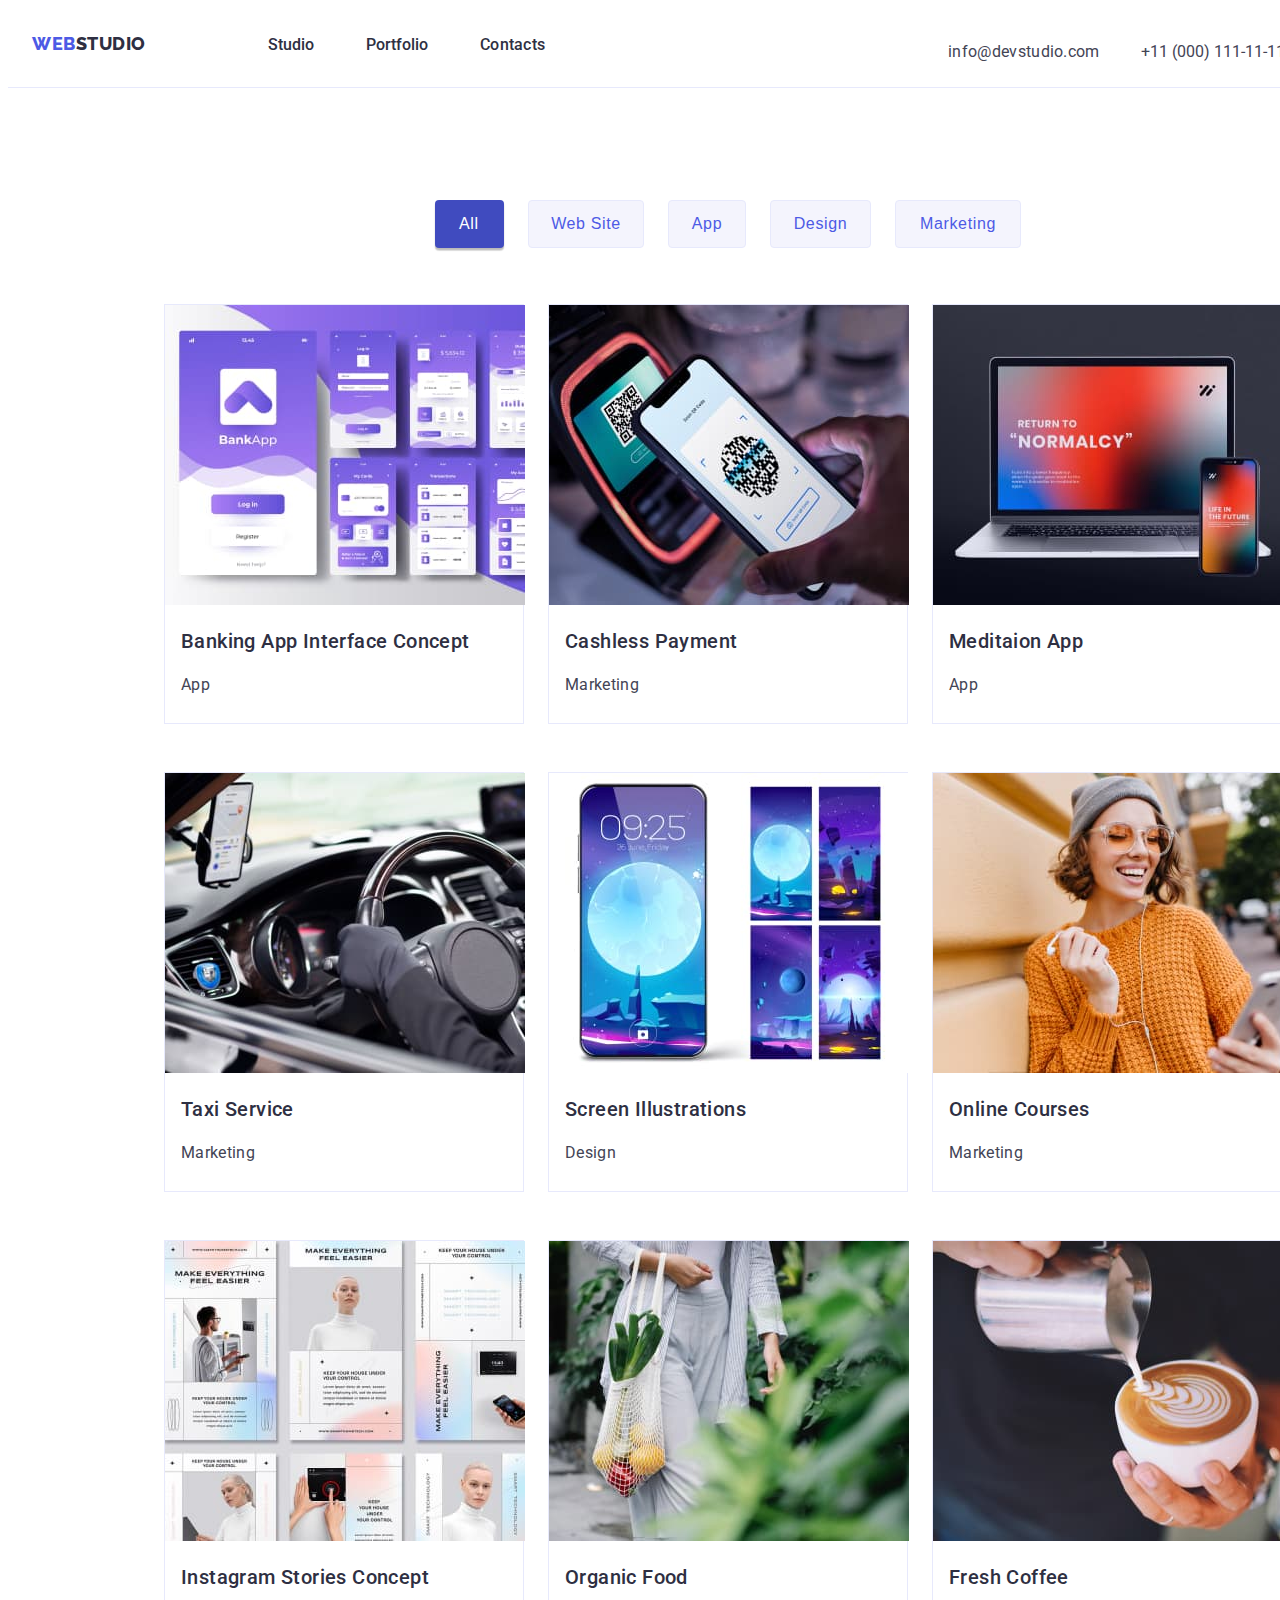
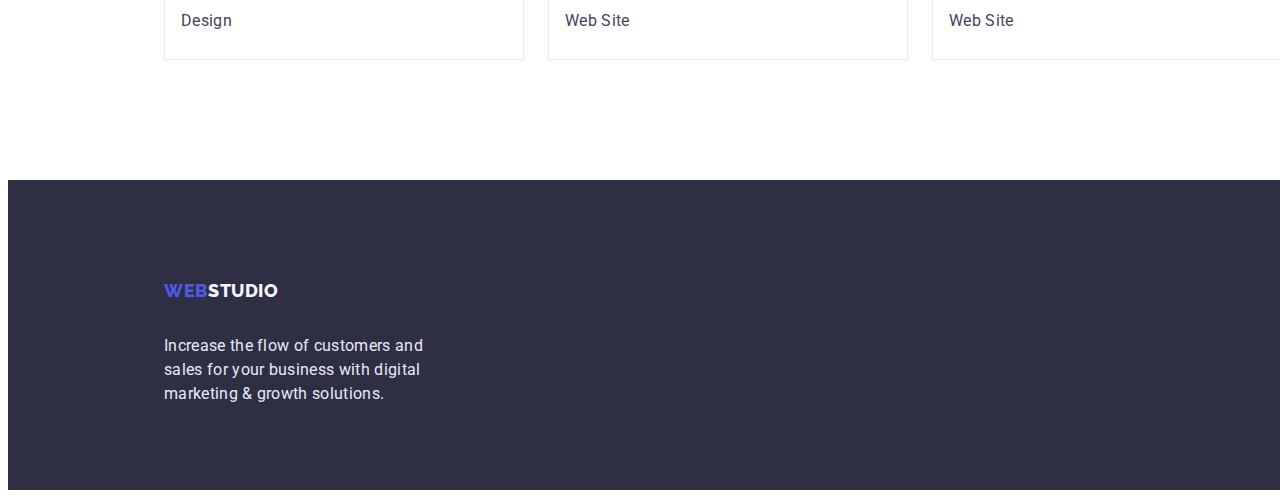
==== portfolio.html @ 3c2b5a45 "Add files via upload" ====
<!DOCTYPE html>
<html lang="en">

<head>
    <meta charset="UTF-8">
    <meta http-equiv="X-UA-Compatible" content="IE=edge">
    <meta name="viewport" content="width=device-width, initial-scale=1.0">
    <title>Document</title>
    <link rel="stylesheet" href="./css/styles.css">
    <link
        href="https://fonts.googleapis.com/css2?family=Raleway:wght@800&family=Roboto:wght@400;500;700;900&display=swap"
        rel="stylesheet">

<body class="body-potrfolio">
    <header class="header">
        <nav>
            <ul class="stud-portf-con">
                <li><a href="./index.html"> <span class="logo-web">Web</span><span class="logo-studio">Studio</span></a>
                </li>
                <li> <a href=""><span class="stud">Studio </span> </a> </li>
                <li> <a href=""><span class="portf"> Portfolio</span></a></li>
                <li> <a href=""> <span class="cont"> Contacts</span></a></li>
            </ul>
        </nav>
        <address>
            <ul class="contacts">
                <li><a href="mailto:info@devstudio.com"><span class="mail"> info@devstudio.com</span></a></li>
                <li><a href="tel:+110001111111"><span class="telefone"> +11 (000) 111-11-11</span></a></li>
            </ul>
        </address>

    </header>
    <main class="main-portfolio">
        <ul class="portolio-butt">
            <li><button type="button" class="butt-all"><span class="text-all">All</span> </button></li>
            <li><button type="button" class="butt-web"><span class="text-web">Web Site</span> </button></li>
            <li><button type="button" class="butt-app"><span class="text-app">App</span> </button></li>
            <li><button type="button" class="butt-des"><span class="text-des">Design</span></button></li>
            <li><button type="button" class="butt-mark"><span class="text-mark">Marketing</span> </button></li>
        </ul>

        <ul class="row-first">
            <li class="project-app">
                <img src="./images/app.jpg" alt="App" width="360" class="img-app">
                <h3 class="header-portfolio">Banking App Interface Concept</h3>
                <p class="text-portfolio">App</p>
            </li>
            <li class="project-terminal">
                <img src="./images/terminal.jpg" alt="terminal" width="360">
                <h3 class="header-portfolio">Cashless Payment</h3>
                <p class="text-portfolio">Marketing</p>
            </li>
            <li class="project-laptop">
                <img src="./images/laptop.jpg" alt="laptop" width="360">
                <h3 class="header-portfolio">Meditaion App</h3>
                <p class="text-portfolio">App</p>
            </li>
        </ul>
        <ul class="row-second">
            <li class="project-helm">
                <img src="./images/helm.jpg" alt="helm" width="360">
                <h3 class="header-portfolio">Taxi Service</h3>
                <p class="text-portfolio">Marketing</p>
            </li>
            <li class="project-phone">
                <img src="./images/phone.jpg" alt="phone" width="360">
                <h3 class="header-portfolio">Screen Illustrations</h3>
                <p class="text-portfolio">Design</p>
            </li>
            <li class="project-girl">
                <img src="./images/girl.jpg" alt="girl" width="360">
                <h3 class="header-portfolio">Online Courses</h3>
                <p class="text-portfolio">Marketing</p>
            </li>
        </ul>
        <ul class="row-third">
            <li class="project-collage">
                <img src="./images/collage.jpg" alt="collage" width="360">
                <h3 class="header-portfolio">Instagram Stories Concept</h3>
                <p class="text-portfolio">Design</p>
            </li>
            <li class="project-shopper">
                <img src="./images/shopper.jpg" alt="shopper" width="360">
                <h3 class="header-portfolio">Organic Food</h3>
                <p class="text-portfolio">Web Site</p>
            </li>
            <li class="project-coffee">
                <img src="./images/coffee.jpg" alt="coffee" width="360">
                <h3 class="header-portfolio">Fresh Coffee</h3>
                <p class="text-portfolio">Web Site</p>
            </li>
        </ul>


    </main>
    <footer class="footer-portfolio">
        <a href="./index.html" class="logo-f"><span class="logo-web-f"> Web</span><span class="logo-studio-f">
                Studio</span></a>
        <p class="text-f">Increase the flow of customers and sales for your business with digital marketing & growth
            solutions.
        </p>
    </footer>
---- css/styles.css ----
body {
  font-family: "Roboto", "Arial", sans-serif;
  position: relative;
  width: 1440px;
  height: 2590px;
  background: #ffffff;
  color: #2e2f42;
}
a {
  text-decoration: none;
}
ul {
  list-style: none;
  padding-inline-start: 0;
}
.header {
  box-sizing: border-box;
  position: absolute;
  width: 1440px;
  height: 72px;
  left: 0px;
  top: 0px;
  background: #ffffff;
  border-bottom: 1px solid #e7e9fc;
}

.logo-web {
  font-family: "Raleway";
  font-style: normal;
  font-weight: 800;
  font-size: 18px;
  line-height: 1.33;
  letter-spacing: 0.03em;
  text-transform: uppercase;
  color: #4d5ae5;
}

.logo-studio {
  padding-right: 70px;
  font-family: "Raleway";
  font-style: normal;
  font-weight: 800;
  font-size: 18px;
  line-height: 1.33;
  letter-spacing: 0.03em;
  text-transform: uppercase;
  color: #2e2f42;
}

ul.stud-portf-con > li {
  padding-left: 24px;
  padding-right: 24px;
  display: inline-block;
}
.stud {
  width: 48px;
  height: 24px;
  font-style: normal;
  font-weight: 500;
  font-size: 16px;
  line-height: 1.5;
  color: #2e2f42;
  
}
.stud:active ,
.portf:active,
.cont:active
{
  color: #404BBF;
     }
.portf {
  width: 66px;
  height: 24px;
  font-style: normal;
  font-weight: 500;
  font-size: 16px;
  line-height: 1.5;
  color: #2e2f42;
}
.cont {
  width: 67px;
  height: 24px;
  font-style: normal;
  font-weight: 500;
  font-size: 16px;
  line-height: 1.5;
  letter-spacing: 0.02em;
  flex: none;
  order: 2;
  flex-grow: 0;
  color: #2e2f42;
}

ul.contacts > li {
  padding-left: 40px;
  padding-right: 40px;
  display: inline-block;
}
.mail {
  position: absolute;
  width: 153px;
  height: 24px;
  left: 940px;
  top: 24px;
  font-style: normal;
  font-weight: 400;
  font-size: 16px;
  line-height: 1.5;
  letter-spacing: 0.02em;
  color: #434455;
}
.mail:active{
  color: #404BBF;
}
.telefone {
  position: absolute;
  width: 151px;
  height: 24px;
  left: 1133px;
  top: 24px;
  font-style: normal;
  font-weight: 400;
  font-size: 16px;
  line-height: 1.5;
  color: #434455;
}
.telefone:active{
  color: #404BBF;
}

.section-item {
  position: absolute;
  width: 1440px;
  height: 600px;
  left: 0px;
  top: 72px;
  background: #2E2F42;
}
.main-header {
  position: absolute;
  padding: 188px 473px 292px 473px;
  font-style: normal;
  font-weight: 700;
  font-size: 54px;
  line-height: 0.9;
  text-align: center;
  letter-spacing: 0.02em;
  color: #ffffff;
}
.order {
  display: flex;
  flex-direction: row;
  align-items: flex-start;
  padding: 16px 32px;
  gap: 10px;
  position: absolute;
  width: 169px;
  height: 56px;
  left: 636px;
  top: 428px;
  background: #4d5ae5;
  box-shadow: 0px 4px 4px rgba(0, 0, 0, 0.15);
  border-radius: 4px;
  border: 0;
}
.order:hover{

background: #404BBF;

}
.buttun-text {
  font-style: normal;
  font-weight: 500;
  font-size: 16px;
  line-height: 1.5;
  display: flex;
  align-items: center;
  letter-spacing: 0.04em;
  color: #ffffff;
  flex: none;
  order: 0;
  flex-grow: 0;
}
.section-features {
  position: absolute;
  width: 1140px;
  height: 104px;
  left: 156px;
  top: 792px;
}
.invisible-header {
  display: none;
}
ul.tures-list > li {
  display: inline-block;
}
.strategy-li {
  margin-right: 24px;
  width: 264px;
}
.punct-li {
  margin-right: 24px;
  width: 264px;
}
.dil-li {
  margin-right: 24px;
  width: 264px;
}
.header-str,
.header-punct,
.header-dil,
.header-tech {
  width: 264px;
  height: 24px;
  font-style: normal;
  font-weight: 500;
  font-size: 20px;
  line-height: 1.2;
  flex: none;
  order: 0;
  flex-grow: 0;
}

.strategy-desc,
.tech-desc,
.dil-desc,
.punct-desc {
  width: 264px;
  height: 72px;
  font-style: normal;
  font-weight: 400;
  font-size: 16px;
  line-height: 1.5;
  letter-spacing: 0.02em;
  color: #434455;
  flex: none;
  order: 1;
  flex-grow: 0;
}

.work-process {
  position: absolute;
  width: 1140px;
  height: 412px;
  left: 156px;
  top: 1016px;
}
.header-proc {
  position: absolute;
  width: 323px;
  height: 40px;
  left: 403px;
  font-style: normal;
  font-weight: 700;
  font-size: 36px;
  line-height: 1.1;

  margin-bottom: 72px;
  margin-top: 0;
}
.wp-img {
  margin-top: 112px;
  padding-left: 0;
}
ul.wp-img > li {
  display: inline-block;
}
.img-wp {
  box-sizing: border-box;
  width: 360px;
  height: 300px;
  padding-left: 0;
  background: linear-gradient(
      0deg,
      rgba(77, 90, 229, 0.1),
      rgba(77, 90, 229, 0.1)
    ),
    url(2368.jpg);
  background-blend-mode: soft-light, normal;
  border: 1px solid #e7e9fc;
}
.img-phone {
  box-sizing: border-box;
  width: 360px;
  height: 300px;
  margin-left: 24px;
  background: linear-gradient(
      0deg,
      rgba(77, 90, 229, 0.1),
      rgba(77, 90, 229, 0.1)
    ),
    url(2368.jpg);
  background-blend-mode: soft-light, normal;
  border: 1px solid #e7e9fc;
}
.img-phone-lap {
  box-sizing: border-box;
  width: 360px;
  height: 300px;
  background: linear-gradient(
      0deg,
      rgba(77, 90, 229, 0.1),
      rgba(77, 90, 229, 0.1)
    ),
    url(photo-1545235617-7a424c1a60cc.jpg);
  background-blend-mode: soft-light, normal;
  border: 1px solid #e7e9fc;
  margin-left: 24px;
}
.team {
  position: absolute;
  width: 1440px;
  height: 732px;
  left: 0px;
  top: 1548px;
  background: #f4f4fd;
}
.header-team {
  position: absolute;
  height: 40px;
  left: 639px;
  font-style: normal;
  font-weight: 700;
  font-size: 36px;
  line-height: 1.1;
  text-align: center;
  letter-spacing: 0.02em;
  text-transform: capitalize;
}
.team-ul {
  display: inline-block;
  padding: 0;
}
.mark {
  display: flex;
  flex-direction: column;
  justify-content: center;
  align-items: center;
  padding: 0px 0px 32px;
  gap: 32px;
  position: absolute;
  width: 264px;
  height: 380px;
  left: 156px;
  top: 232px;
  background: #ffffff;
  box-shadow: 0px 1px 6px rgba(46, 47, 66, 0.08),
    0px 1px 1px rgba(46, 47, 66, 0.16), 0px 2px 1px rgba(46, 47, 66, 0.08);
  border-radius: 0px 0px 4px 4px;
}
.tom {
  display: flex;
  flex-direction: column;
  justify-content: center;
  align-items: center;
  padding: 0px 0px 32px;
  gap: 32px;
  position: absolute;
  width: 264px;
  height: 380px;
  left: 444px;
  top: 232px;
  background: #ffffff;
  box-shadow: 0px 1px 6px rgba(46, 47, 66, 0.08),
    0px 1px 1px rgba(46, 47, 66, 0.16), 0px 2px 1px rgba(46, 47, 66, 0.08);
  border-radius: 0px 0px 4px 4px;
}
.camila {
  display: flex;
  flex-direction: column;
  justify-content: center;
  align-items: center;
  padding: 0px 0px 32px;
  gap: 32px;
  position: absolute;
  width: 264px;
  height: 380px;
  left: 732px;
  top: 232px;
  background: #ffffff;
  box-shadow: 0px 1px 6px rgba(46, 47, 66, 0.08),
    0px 1px 1px rgba(46, 47, 66, 0.16), 0px 2px 1px rgba(46, 47, 66, 0.08);
  border-radius: 0px 0px 4px 4px;
}
.daniel {
  display: flex;
  flex-direction: column;
  justify-content: center;
  align-items: center;
  padding: 0px 0px 32px;
  gap: 32px;
  position: absolute;
  width: 264px;
  height: 380px;
  left: 1020px;
  top: 232px;
  background: #ffffff;
  box-shadow: 0px 1px 6px rgba(46, 47, 66, 0.08),
    0px 1px 1px rgba(46, 47, 66, 0.16), 0px 2px 1px rgba(46, 47, 66, 0.08);
  border-radius: 0px 0px 4px 4px;
}

.camila-header,
.tom-header,
.mark-header,
.daniel-header {
  font-style: normal;
  font-weight: 500;
  font-size: 20px;
  line-height: 1.2;

  text-align: center;
  letter-spacing: 0.02em;
}

.mark-position,
.tom-position,
.camila-position,
.daniel-position {
  font-style: normal;
  font-weight: 400;
  font-size: 16px;
  line-height: 1.5;
  text-align: center;
  letter-spacing: 0.02em;
  color: #434455;
}
.footer {
  position: absolute;
  width: 1440px;
  height: 310px;
  left: 0px;
  top: 2280px;
  background: #2E2F42;
}
.logo-web-f {
  width: 44px;
  height: 22px;

  font-family: "Raleway";
  font-style: normal;
  font-weight: 800;
  font-size: 18px;
  line-height: 1.16;
  display: flex;
  align-items: center;
  letter-spacing: 0.03em;
  text-transform: uppercase;
  color: #4d5ae5;
}

.logo-studio-f {
  width: 71px;
  height: 22px;

  font-family: "Raleway";
  font-style: normal;
  font-weight: 800;
  font-size: 18px;
  line-height: 1.16;
  /* identical to box height */

  display: flex;
  align-items: center;
  letter-spacing: 0.03em;
  text-transform: uppercase;
  color: #f4f4fd;
  flex: none;
  order: 1;
  flex-grow: 0;
}
.logo-f {
  display: flex;
  flex-direction: row;
  align-items: flex-start;
  padding: 0px;

  position: absolute;
  width: 115px;
  height: 22px;
  left: 156px;
  top: 100px;
}
.text-f {
  position: absolute;
  width: 264px;
  height: 72px;
  left: 156px;
  top: 138px;
  font-style: normal;
  font-weight: 400;
  font-size: 16px;
  line-height: 1.5;
  letter-spacing: 0.02em;
  color: #e7e9fc;
}

/* Portfolio */
.body-potrfolio {
  position: relative;
  width: 1440px;
  height: 2074px;
  background: #ffffff;
}
.main-portfolio {
  height: 1692px;
}

.butt-all {
  display: flex;
  flex-direction: row;
  align-items: flex-start;
  padding: 12px 24px;
  width: 69px;
  height: 48px;
  background: #404bbf;
  box-shadow: 0px 3px 1px rgba(0, 0, 0, 0.1), 0px 2px 1px rgba(0, 0, 0, 0.08),
    0px 2px 2px rgba(0, 0, 0, 0.12);
  border-radius: 4px;
  flex: none;
  order: 0;
  flex-grow: 0;
  border: none;
}
.text-all {
  height: 24px;
  font-style: normal;
  font-weight: 500;
  font-size: 16px;
  line-height: 1.5;
  display: flex;
  align-items: center;
  text-align: center;
  letter-spacing: 0.04em;
  color: #ffffff;
  flex: none;
  order: 0;
  flex-grow: 0;
}
.butt-web,
.butt-app,
.butt-des,
.butt-mark {
  box-sizing: border-box;
  display: flex;
  flex-direction: row;
  justify-content: center;
  align-items: center;
  padding: 12px 24px;
  height: 48px;
  background: #f4f4fd;
  border: 1px solid #e7e9fc;
  border-radius: 4px;
  flex: none;
  order: 1;
  flex-grow: 0;
}
.butt-web {
  width: 116px;
}
.butt-app {
  width: 78px;
}
.butt-des {
  width: 101px;
}
.butt-mark {
  width: 126px;
}

.text-web,
.text-app,
.text-des,
.text-mark {
  height: 24px;
  font-style: normal;
  font-weight: 500;
  font-size: 16px;
  line-height: 1.5;
  display: flex;
  align-items: center;
  text-align: center;
  letter-spacing: 0.04em;
  color: #4d5ae5;
  flex: none;
  order: 0;
  flex-grow: 0;
}

.portolio-butt {
  display: flex;
  flex-direction: row;
  align-items: flex-start;
  padding: 0px;
  gap: 24px;
  position: absolute;
  width: 586px;
  height: 48px;
  left: 427px;
  top: 168px;
}

.project-app,
.project-terminal,
.project-laptop {
  box-sizing: border-box;
  position: absolute;
  width: 360px;
  height: 420px;
  top: 288px;
  background: #ffffff;
  border: 1px solid #e7e9fc;
}
.project-app,
.project-helm,
.project-collage {
  left: 156px;
}
.project-terminal,
.project-shopper,
.project-phone {
  left: 540px;
}
.project-laptop,
.project-coffee,
.project-girl {
  left: 924px;
}
.project-helm,
.project-phone,
.project-girl {
  box-sizing: border-box;
  position: absolute;
  width: 360px;
  height: 420px;
  top: 756px;
  background: #ffffff;
  border: 1px solid #e7e9fc;
}
.project-collage,
.project-shopper,
.project-coffee {
  box-sizing: border-box;
  position: absolute;
  width: 360px;
  height: 420px;
  top: 1224px;
  background: #ffffff;
  border: 1px solid #e7e9fc;
}

.header-portfolio {
  padding-left: 16px;
  height: 24px;
  font-style: normal;
  font-weight: 500;
  font-size: 20px;
  line-height: 1.2;
  letter-spacing: 0.02em;
  flex: none;
  order: 0;
  flex-grow: 0;
}

.text-portfolio {
  padding-left: 16px;
  height: 24px;
  font-style: normal;
  font-weight: 400;
  font-size: 16px;
  line-height: 1.5;
  letter-spacing: 0.02em;
  color: #434455;
  flex: none;
  order: 1;
  flex-grow: 0;
}

.footer-portfolio {
  position: absolute;
  width: 1440px;
  height: 310px;
  left: 0px;
  top: 1764px;
  background: #2e2f42;
}
button{
  cursor:pointer;
}
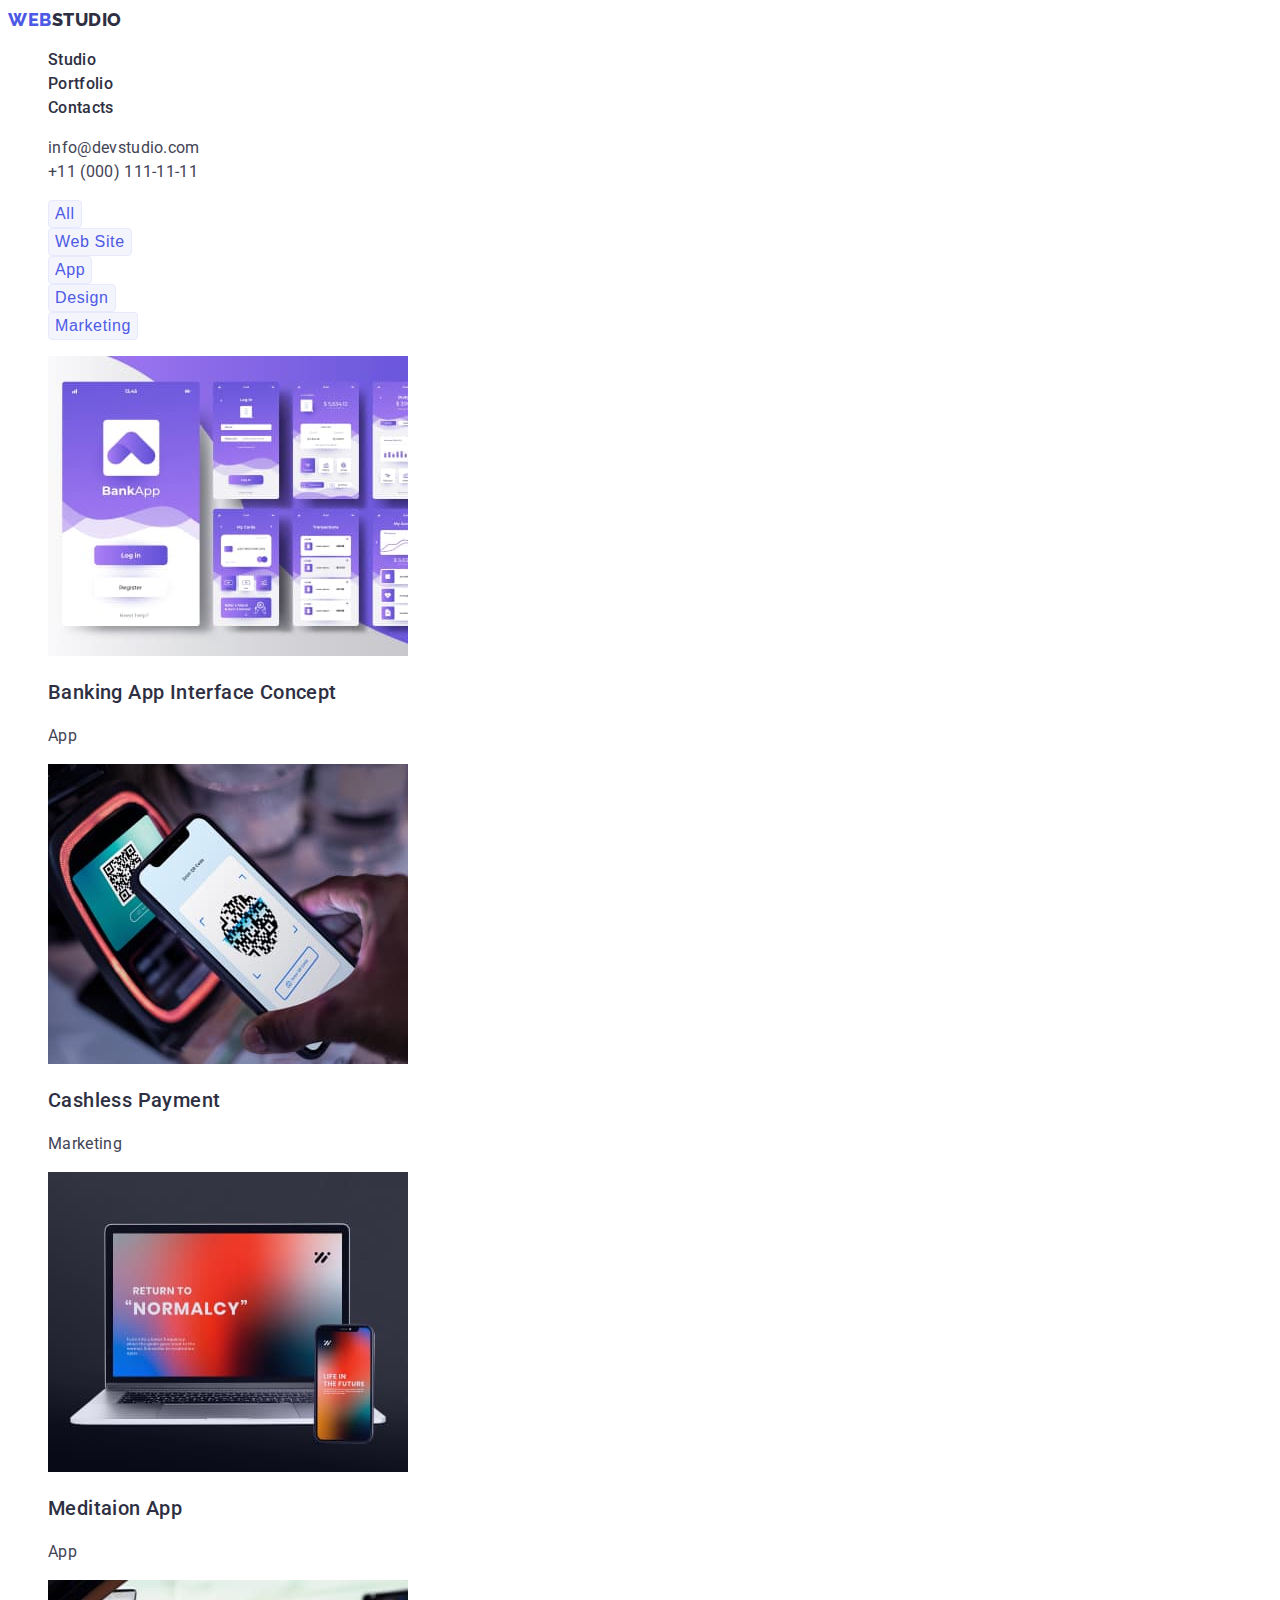
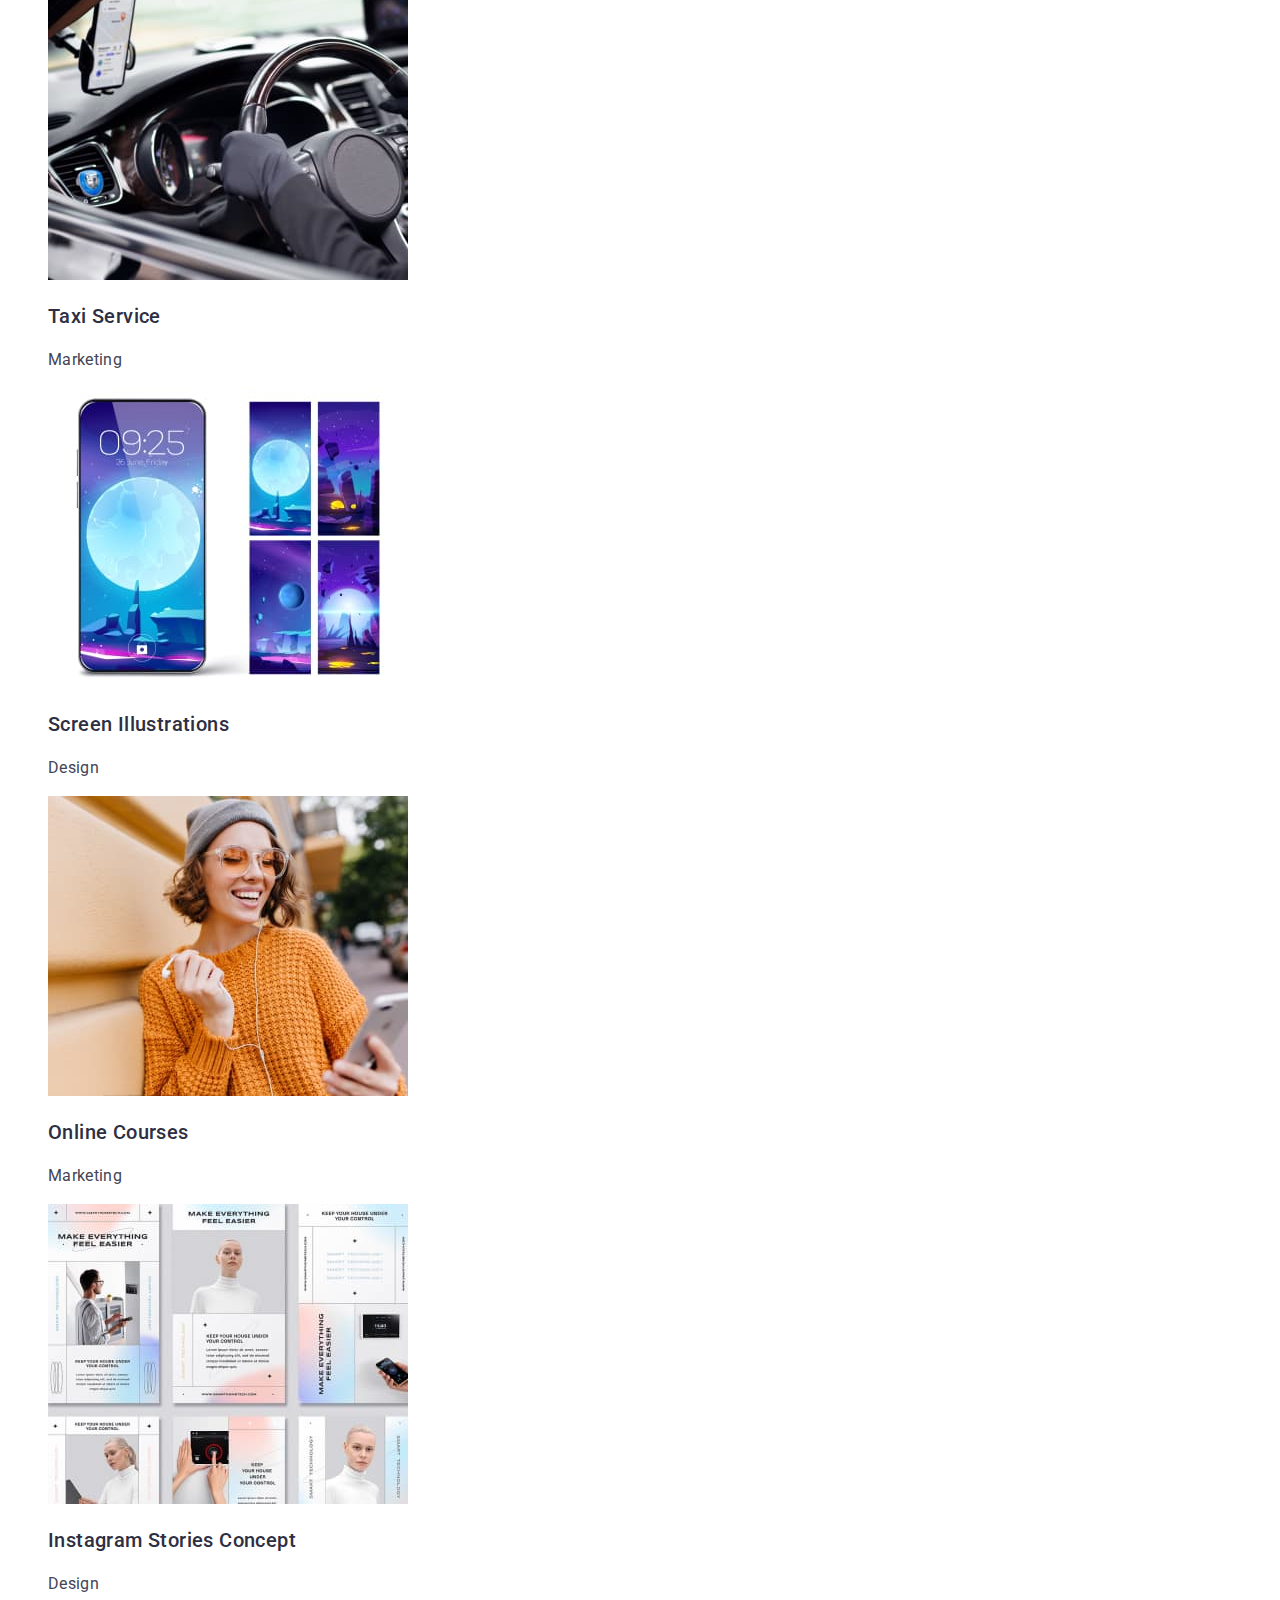
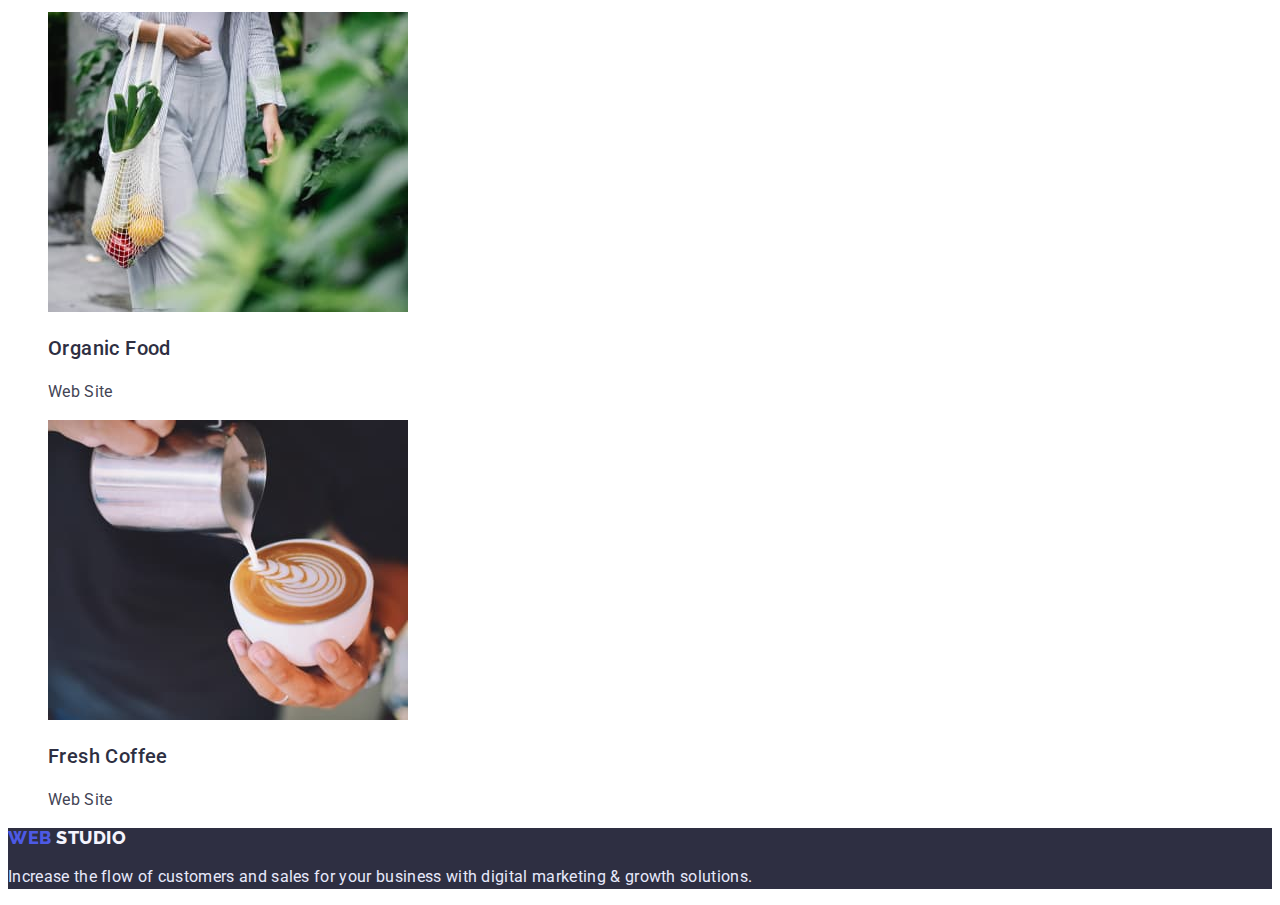
==== commit b857096f: "Add files via upload" ====
--- a/portfolio.html
+++ b/portfolio.html
@@ -11,35 +11,35 @@
         href="https://fonts.googleapis.com/css2?family=Raleway:wght@800&family=Roboto:wght@400;500;700;900&display=swap"
         rel="stylesheet">
 
-<body class="body-potrfolio">
-    <header class="header">
+<body>
+    <header>
         <nav>
+            <a href="./index.html" class="logo"><span class="logo-web">Web</span><span
+                    class="logo-studio">Studio</span></a>
             <ul class="stud-portf-con">
-                <li><a href="./index.html"> <span class="logo-web">Web</span><span class="logo-studio">Studio</span></a>
-                </li>
-                <li> <a href=""><span class="stud">Studio </span> </a> </li>
-                <li> <a href=""><span class="portf"> Portfolio</span></a></li>
-                <li> <a href=""> <span class="cont"> Contacts</span></a></li>
+                <li> <a href="./index.html" class="navigation">Studio </a> </li>
+                <li> <a href="./portfolio.html" class="navigation"> Portfolio</a></li>
+                <li> <a href="" class="navigation"> Contacts</a></li>
             </ul>
         </nav>
         <address>
-            <ul class="contacts">
-                <li><a href="mailto:info@devstudio.com"><span class="mail"> info@devstudio.com</span></a></li>
-                <li><a href="tel:+110001111111"><span class="telefone"> +11 (000) 111-11-11</span></a></li>
+            <ul class="contacts-list">
+                <li><a href="mailto:info@devstudio.com" class="contacts"> info@devstudio.com</a></li>
+                <li><a href="tel:+110001111111" class="contacts"> +11 (000) 111-11-11</a></li>
             </ul>
         </address>
 
     </header>
     <main class="main-portfolio">
         <ul class="portolio-butt">
-            <li><button type="button" class="butt-all"><span class="text-all">All</span> </button></li>
-            <li><button type="button" class="butt-web"><span class="text-web">Web Site</span> </button></li>
-            <li><button type="button" class="butt-app"><span class="text-app">App</span> </button></li>
-            <li><button type="button" class="butt-des"><span class="text-des">Design</span></button></li>
-            <li><button type="button" class="butt-mark"><span class="text-mark">Marketing</span> </button></li>
+            <li><button type="button" class="butt">All</button></li>
+            <li><button type="button" class="butt">Web Site </button></li>
+            <li><button type="button" class="butt">App </button></li>
+            <li><button type="button" class="butt">Design</button></li>
+            <li><button type="button" class="butt">Marketing</button></li>
         </ul>
 
-        <ul class="row-first">
+        <ul class="row">
             <li class="project-app">
                 <img src="./images/app.jpg" alt="App" width="360" class="img-app">
                 <h3 class="header-portfolio">Banking App Interface Concept</h3>
@@ -55,8 +55,6 @@
                 <h3 class="header-portfolio">Meditaion App</h3>
                 <p class="text-portfolio">App</p>
             </li>
-        </ul>
-        <ul class="row-second">
             <li class="project-helm">
                 <img src="./images/helm.jpg" alt="helm" width="360">
                 <h3 class="header-portfolio">Taxi Service</h3>
@@ -72,8 +70,6 @@
                 <h3 class="header-portfolio">Online Courses</h3>
                 <p class="text-portfolio">Marketing</p>
             </li>
-        </ul>
-        <ul class="row-third">
             <li class="project-collage">
                 <img src="./images/collage.jpg" alt="collage" width="360">
                 <h3 class="header-portfolio">Instagram Stories Concept</h3>
@@ -93,7 +89,7 @@
 
 
     </main>
-    <footer class="footer-portfolio">
+    <footer class="footer">
         <a href="./index.html" class="logo-f"><span class="logo-web-f"> Web</span><span class="logo-studio-f">
                 Studio</span></a>
         <p class="text-f">Increase the flow of customers and sales for your business with digital marketing & growth
--- a/css/styles.css
+++ b/css/styles.css
@@ -1,689 +1,179 @@
 body {
-  font-family: "Roboto", "Arial", sans-serif;
-  position: relative;
-  width: 1440px;
-  height: 2590px;
-  background: #ffffff;
-  color: #2e2f42;
+  font-family: "Roboto", sans-serif;
+  color: var(--dark);
+  background: var(--white);
 }
-a {
-  text-decoration: none;
+:root {
+  --primary-brand: #4d5ae5;
+  --pressed-state: #404bbf;
+  --dark: #2e2f42;
+  --success: #31d0aa;
+  --text: #434455;
+  --subtle-text: #8e8f99;
+  --accent: #e7e9fc;
+  --light: #f4f4fd;
+  --modal-overlay: #2e2f42;
+  --hero-background: #2e2f42;
+  --white: #ffffff;
 }
-ul {
-  list-style: none;
-  padding-inline-start: 0;
-}
-.header {
-  box-sizing: border-box;
-  position: absolute;
-  width: 1440px;
-  height: 72px;
-  left: 0px;
-  top: 0px;
-  background: #ffffff;
-  border-bottom: 1px solid #e7e9fc;
-}
-
-.logo-web {
-  font-family: "Raleway";
-  font-style: normal;
+.logo {
+  font-family: "Raleway", sans-serif;
   font-weight: 800;
   font-size: 18px;
   line-height: 1.33;
   letter-spacing: 0.03em;
   text-transform: uppercase;
-  color: #4d5ae5;
+  text-decoration: none;
 }
-
+.logo-web {
+  color: var(--primary-brand);
+}
 .logo-studio {
-  padding-right: 70px;
-  font-family: "Raleway";
-  font-style: normal;
-  font-weight: 800;
-  font-size: 18px;
-  line-height: 1.33;
-  letter-spacing: 0.03em;
-  text-transform: uppercase;
-  color: #2e2f42;
+  color: var(--dark);
 }
-
-ul.stud-portf-con > li {
-  padding-left: 24px;
-  padding-right: 24px;
-  display: inline-block;
+.stud-portf-con {
+  list-style: none;
 }
-.stud {
-  width: 48px;
-  height: 24px;
-  font-style: normal;
-  font-weight: 500;
-  font-size: 16px;
-  line-height: 1.5;
-  color: #2e2f42;
-  
-}
-.stud:active ,
-.portf:active,
-.cont:active
-{
-  color: #404BBF;
-     }
-.portf {
-  width: 66px;
-  height: 24px;
-  font-style: normal;
-  font-weight: 500;
-  font-size: 16px;
-  line-height: 1.5;
-  color: #2e2f42;
-}
-.cont {
-  width: 67px;
-  height: 24px;
-  font-style: normal;
+.navigation {
   font-weight: 500;
   font-size: 16px;
   line-height: 1.5;
   letter-spacing: 0.02em;
-  flex: none;
-  order: 2;
-  flex-grow: 0;
-  color: #2e2f42;
+  color: var(--dark);
+  text-decoration: none;
+  list-style: none;
 }
-
-ul.contacts > li {
-  padding-left: 40px;
-  padding-right: 40px;
-  display: inline-block;
+.navigation:active {
+  color: var(--pressed-state);
 }
-.mail {
-  position: absolute;
-  width: 153px;
-  height: 24px;
-  left: 940px;
-  top: 24px;
-  font-style: normal;
+.contacts-list {
+  list-style: none;
+}
+.contacts {
   font-weight: 400;
   font-size: 16px;
   line-height: 1.5;
   letter-spacing: 0.02em;
-  color: #434455;
+  color: var(--text);
+  font-style: normal;
+  text-decoration: none;
 }
-.mail:active{
-  color: #404BBF;
-}
-.telefone {
-  position: absolute;
-  width: 151px;
-  height: 24px;
-  left: 1133px;
-  top: 24px;
-  font-style: normal;
-  font-weight: 400;
-  font-size: 16px;
-  line-height: 1.5;
-  color: #434455;
-}
-.telefone:active{
-  color: #404BBF;
-}
-
 .section-item {
-  position: absolute;
-  width: 1440px;
-  height: 600px;
-  left: 0px;
-  top: 72px;
-  background: #2E2F42;
+  background: var(--hero-background);
 }
 .main-header {
-  position: absolute;
-  padding: 188px 473px 292px 473px;
-  font-style: normal;
-  font-weight: 700;
-  font-size: 54px;
-  line-height: 0.9;
-  text-align: center;
+  font-size: 56px;
+  line-height: 1.07;
   letter-spacing: 0.02em;
-  color: #ffffff;
+  color: var(--white);
+  width: 550px;
 }
 .order {
-  display: flex;
-  flex-direction: row;
-  align-items: flex-start;
-  padding: 16px 32px;
-  gap: 10px;
-  position: absolute;
-  width: 169px;
-  height: 56px;
-  left: 636px;
-  top: 428px;
-  background: #4d5ae5;
-  box-shadow: 0px 4px 4px rgba(0, 0, 0, 0.15);
+  background: var(--primary-brand);
   border-radius: 4px;
-  border: 0;
-}
-.order:hover{
-
-background: #404BBF;
-
-}
-.buttun-text {
-  font-style: normal;
   font-weight: 500;
   font-size: 16px;
-  line-height: 1.5;
-  display: flex;
-  align-items: center;
   letter-spacing: 0.04em;
-  color: #ffffff;
-  flex: none;
-  order: 0;
-  flex-grow: 0;
+  color: var(--white);
 }
-.section-features {
-  position: absolute;
-  width: 1140px;
-  height: 104px;
-  left: 156px;
-  top: 792px;
+.order:hover,
+.order:focus {
+  background: var(--pressed-state1);
 }
-.invisible-header {
-  display: none;
+.advanteges-list,
+.wp-img,
+.contacts-list,
+.portolio-butt,
+.row {
+  list-style: none;
 }
-ul.tures-list > li {
-  display: inline-block;
-}
-.strategy-li {
-  margin-right: 24px;
-  width: 264px;
-}
-.punct-li {
-  margin-right: 24px;
-  width: 264px;
-}
-.dil-li {
-  margin-right: 24px;
-  width: 264px;
-}
-.header-str,
-.header-punct,
-.header-dil,
-.header-tech {
-  width: 264px;
-  height: 24px;
-  font-style: normal;
+.advant-header {
   font-weight: 500;
   font-size: 20px;
   line-height: 1.2;
-  flex: none;
-  order: 0;
-  flex-grow: 0;
+  letter-spacing: 0.02em;
+  color: var(--dark);
 }
-
-.strategy-desc,
-.tech-desc,
-.dil-desc,
-.punct-desc {
-  width: 264px;
-  height: 72px;
-  font-style: normal;
+.advant-text {
   font-weight: 400;
   font-size: 16px;
   line-height: 1.5;
   letter-spacing: 0.02em;
-  color: #434455;
-  flex: none;
-  order: 1;
-  flex-grow: 0;
+  color: var(--text);
 }
-
-.work-process {
-  position: absolute;
-  width: 1140px;
-  height: 412px;
-  left: 156px;
-  top: 1016px;
-}
-.header-proc {
-  position: absolute;
-  width: 323px;
-  height: 40px;
-  left: 403px;
-  font-style: normal;
+.header-proc ,
+.header-team {
   font-weight: 700;
   font-size: 36px;
   line-height: 1.1;
-
-  margin-bottom: 72px;
-  margin-top: 0;
+  letter-spacing: 0.02em;
+  color: var();
 }
-.wp-img {
-  margin-top: 112px;
-  padding-left: 0;
-}
-ul.wp-img > li {
-  display: inline-block;
-}
-.img-wp {
-  box-sizing: border-box;
-  width: 360px;
-  height: 300px;
-  padding-left: 0;
-  background: linear-gradient(
-      0deg,
-      rgba(77, 90, 229, 0.1),
-      rgba(77, 90, 229, 0.1)
-    ),
-    url(2368.jpg);
-  background-blend-mode: soft-light, normal;
-  border: 1px solid #e7e9fc;
-}
-.img-phone {
-  box-sizing: border-box;
-  width: 360px;
-  height: 300px;
-  margin-left: 24px;
-  background: linear-gradient(
-      0deg,
-      rgba(77, 90, 229, 0.1),
-      rgba(77, 90, 229, 0.1)
-    ),
-    url(2368.jpg);
-  background-blend-mode: soft-light, normal;
-  border: 1px solid #e7e9fc;
-}
-.img-phone-lap {
-  box-sizing: border-box;
-  width: 360px;
-  height: 300px;
-  background: linear-gradient(
-      0deg,
-      rgba(77, 90, 229, 0.1),
-      rgba(77, 90, 229, 0.1)
-    ),
-    url(photo-1545235617-7a424c1a60cc.jpg);
-  background-blend-mode: soft-light, normal;
-  border: 1px solid #e7e9fc;
-  margin-left: 24px;
-}
-.team {
-  position: absolute;
-  width: 1440px;
-  height: 732px;
-  left: 0px;
-  top: 1548px;
-  background: #f4f4fd;
-}
-.header-team {
-  position: absolute;
-  height: 40px;
-  left: 639px;
-  font-style: normal;
-  font-weight: 700;
-  font-size: 36px;
-  line-height: 1.1;
-  text-align: center;
-  letter-spacing: 0.02em;
-  text-transform: capitalize;
-}
-.team-ul {
-  display: inline-block;
-  padding: 0;
-}
-.mark {
-  display: flex;
-  flex-direction: column;
-  justify-content: center;
-  align-items: center;
-  padding: 0px 0px 32px;
-  gap: 32px;
-  position: absolute;
-  width: 264px;
-  height: 380px;
-  left: 156px;
-  top: 232px;
-  background: #ffffff;
-  box-shadow: 0px 1px 6px rgba(46, 47, 66, 0.08),
-    0px 1px 1px rgba(46, 47, 66, 0.16), 0px 2px 1px rgba(46, 47, 66, 0.08);
-  border-radius: 0px 0px 4px 4px;
-}
-.tom {
-  display: flex;
-  flex-direction: column;
-  justify-content: center;
-  align-items: center;
-  padding: 0px 0px 32px;
-  gap: 32px;
-  position: absolute;
-  width: 264px;
-  height: 380px;
-  left: 444px;
-  top: 232px;
-  background: #ffffff;
-  box-shadow: 0px 1px 6px rgba(46, 47, 66, 0.08),
-    0px 1px 1px rgba(46, 47, 66, 0.16), 0px 2px 1px rgba(46, 47, 66, 0.08);
-  border-radius: 0px 0px 4px 4px;
-}
-.camila {
-  display: flex;
-  flex-direction: column;
-  justify-content: center;
-  align-items: center;
-  padding: 0px 0px 32px;
-  gap: 32px;
-  position: absolute;
-  width: 264px;
-  height: 380px;
-  left: 732px;
-  top: 232px;
-  background: #ffffff;
-  box-shadow: 0px 1px 6px rgba(46, 47, 66, 0.08),
-    0px 1px 1px rgba(46, 47, 66, 0.16), 0px 2px 1px rgba(46, 47, 66, 0.08);
-  border-radius: 0px 0px 4px 4px;
-}
-.daniel {
-  display: flex;
-  flex-direction: column;
-  justify-content: center;
-  align-items: center;
-  padding: 0px 0px 32px;
-  gap: 32px;
-  position: absolute;
-  width: 264px;
-  height: 380px;
-  left: 1020px;
-  top: 232px;
-  background: #ffffff;
-  box-shadow: 0px 1px 6px rgba(46, 47, 66, 0.08),
-    0px 1px 1px rgba(46, 47, 66, 0.16), 0px 2px 1px rgba(46, 47, 66, 0.08);
-  border-radius: 0px 0px 4px 4px;
-}
-
-.camila-header,
-.tom-header,
-.mark-header,
-.daniel-header {
-  font-style: normal;
+.name {
   font-weight: 500;
   font-size: 20px;
-  line-height: 1.2;
-
-  text-align: center;
+  line-height: 1.3;
   letter-spacing: 0.02em;
 }
-
-.mark-position,
-.tom-position,
-.camila-position,
-.daniel-position {
-  font-style: normal;
-  font-weight: 400;
-  font-size: 16px;
-  line-height: 1.5;
-  text-align: center;
-  letter-spacing: 0.02em;
-  color: #434455;
-}
-.footer {
-  position: absolute;
-  width: 1440px;
-  height: 310px;
-  left: 0px;
-  top: 2280px;
-  background: #2E2F42;
-}
-.logo-web-f {
-  width: 44px;
-  height: 22px;
-
-  font-family: "Raleway";
-  font-style: normal;
-  font-weight: 800;
-  font-size: 18px;
-  line-height: 1.16;
-  display: flex;
-  align-items: center;
-  letter-spacing: 0.03em;
-  text-transform: uppercase;
-  color: #4d5ae5;
-}
-
-.logo-studio-f {
-  width: 71px;
-  height: 22px;
-
-  font-family: "Raleway";
-  font-style: normal;
-  font-weight: 800;
-  font-size: 18px;
-  line-height: 1.16;
-  /* identical to box height */
-
-  display: flex;
-  align-items: center;
-  letter-spacing: 0.03em;
-  text-transform: uppercase;
-  color: #f4f4fd;
-  flex: none;
-  order: 1;
-  flex-grow: 0;
-}
-.logo-f {
-  display: flex;
-  flex-direction: row;
-  align-items: flex-start;
-  padding: 0px;
-
-  position: absolute;
-  width: 115px;
-  height: 22px;
-  left: 156px;
-  top: 100px;
-}
-.text-f {
-  position: absolute;
-  width: 264px;
-  height: 72px;
-  left: 156px;
-  top: 138px;
-  font-style: normal;
+.position {
   font-weight: 400;
   font-size: 16px;
   line-height: 1.5;
   letter-spacing: 0.02em;
-  color: #e7e9fc;
+  color: var(--text);
 }
-
-/* Portfolio */
-.body-potrfolio {
-  position: relative;
-  width: 1440px;
-  height: 2074px;
-  background: #ffffff;
+.team {
+  background: var(--light);
 }
-.main-portfolio {
-  height: 1692px;
+ul.personal > li {
+  background: var(--white);
 }
-
-.butt-all {
-  display: flex;
-  flex-direction: row;
-  align-items: flex-start;
-  padding: 12px 24px;
-  width: 69px;
-  height: 48px;
-  background: #404bbf;
-  box-shadow: 0px 3px 1px rgba(0, 0, 0, 0.1), 0px 2px 1px rgba(0, 0, 0, 0.08),
-    0px 2px 2px rgba(0, 0, 0, 0.12);
-  border-radius: 4px;
-  flex: none;
-  order: 0;
-  flex-grow: 0;
-  border: none;
+.footer {
+  background-color: var(--dark);
 }
-.text-all {
-  height: 24px;
-  font-style: normal;
+.logo-f {
+  font-family: "Raleway", sans-serif;
+  font-weight: 800;
+  font-size: 18px;
+  line-height: 1.16;
+  letter-spacing: 0.03em;
+  text-transform: uppercase;
+  text-decoration: none;
+}
+.logo-web-f {
+  color: var(--primary-brand);
+}
+.logo-studio-f {
+  color: var(--light);
+}
+.text-f {
+  font-weight: 400;
+  font-size: 16px;
+  line-height: 1.5;
+  letter-spacing: 0.02em;
+  color: var(--accent);
+}
+.butt {
   font-weight: 500;
   font-size: 16px;
   line-height: 1.5;
-  display: flex;
-  align-items: center;
-  text-align: center;
   letter-spacing: 0.04em;
-  color: #ffffff;
-  flex: none;
-  order: 0;
-  flex-grow: 0;
-}
-.butt-web,
-.butt-app,
-.butt-des,
-.butt-mark {
-  box-sizing: border-box;
-  display: flex;
-  flex-direction: row;
-  justify-content: center;
-  align-items: center;
-  padding: 12px 24px;
-  height: 48px;
-  background: #f4f4fd;
+  color: var(--primary-brand);
+  background: var(--light);
   border: 1px solid #e7e9fc;
   border-radius: 4px;
-  flex: none;
-  order: 1;
-  flex-grow: 0;
 }
-.butt-web {
-  width: 116px;
-}
-.butt-app {
-  width: 78px;
-}
-.butt-des {
-  width: 101px;
-}
-.butt-mark {
-  width: 126px;
-}
-
-.text-web,
-.text-app,
-.text-des,
-.text-mark {
-  height: 24px;
-  font-style: normal;
-  font-weight: 500;
-  font-size: 16px;
-  line-height: 1.5;
-  display: flex;
-  align-items: center;
-  text-align: center;
-  letter-spacing: 0.04em;
-  color: #4d5ae5;
-  flex: none;
-  order: 0;
-  flex-grow: 0;
-}
-
-.portolio-butt {
-  display: flex;
-  flex-direction: row;
-  align-items: flex-start;
-  padding: 0px;
-  gap: 24px;
-  position: absolute;
-  width: 586px;
-  height: 48px;
-  left: 427px;
-  top: 168px;
-}
-
-.project-app,
-.project-terminal,
-.project-laptop {
-  box-sizing: border-box;
-  position: absolute;
-  width: 360px;
-  height: 420px;
-  top: 288px;
-  background: #ffffff;
-  border: 1px solid #e7e9fc;
-}
-.project-app,
-.project-helm,
-.project-collage {
-  left: 156px;
-}
-.project-terminal,
-.project-shopper,
-.project-phone {
-  left: 540px;
-}
-.project-laptop,
-.project-coffee,
-.project-girl {
-  left: 924px;
-}
-.project-helm,
-.project-phone,
-.project-girl {
-  box-sizing: border-box;
-  position: absolute;
-  width: 360px;
-  height: 420px;
-  top: 756px;
-  background: #ffffff;
-  border: 1px solid #e7e9fc;
-}
-.project-collage,
-.project-shopper,
-.project-coffee {
-  box-sizing: border-box;
-  position: absolute;
-  width: 360px;
-  height: 420px;
-  top: 1224px;
-  background: #ffffff;
-  border: 1px solid #e7e9fc;
-}
-
 .header-portfolio {
-  padding-left: 16px;
-  height: 24px;
-  font-style: normal;
   font-weight: 500;
   font-size: 20px;
   line-height: 1.2;
   letter-spacing: 0.02em;
-  flex: none;
-  order: 0;
-  flex-grow: 0;
+  color: var(--dark);
 }
-
 .text-portfolio {
-  padding-left: 16px;
-  height: 24px;
-  font-style: normal;
   font-weight: 400;
   font-size: 16px;
   line-height: 1.5;
   letter-spacing: 0.02em;
-  color: #434455;
-  flex: none;
-  order: 1;
-  flex-grow: 0;
+  color: var(--text);
 }
-
-.footer-portfolio {
-  position: absolute;
-  width: 1440px;
-  height: 310px;
-  left: 0px;
-  top: 1764px;
-  background: #2e2f42;
-}
-button{
-  cursor:pointer;
-}